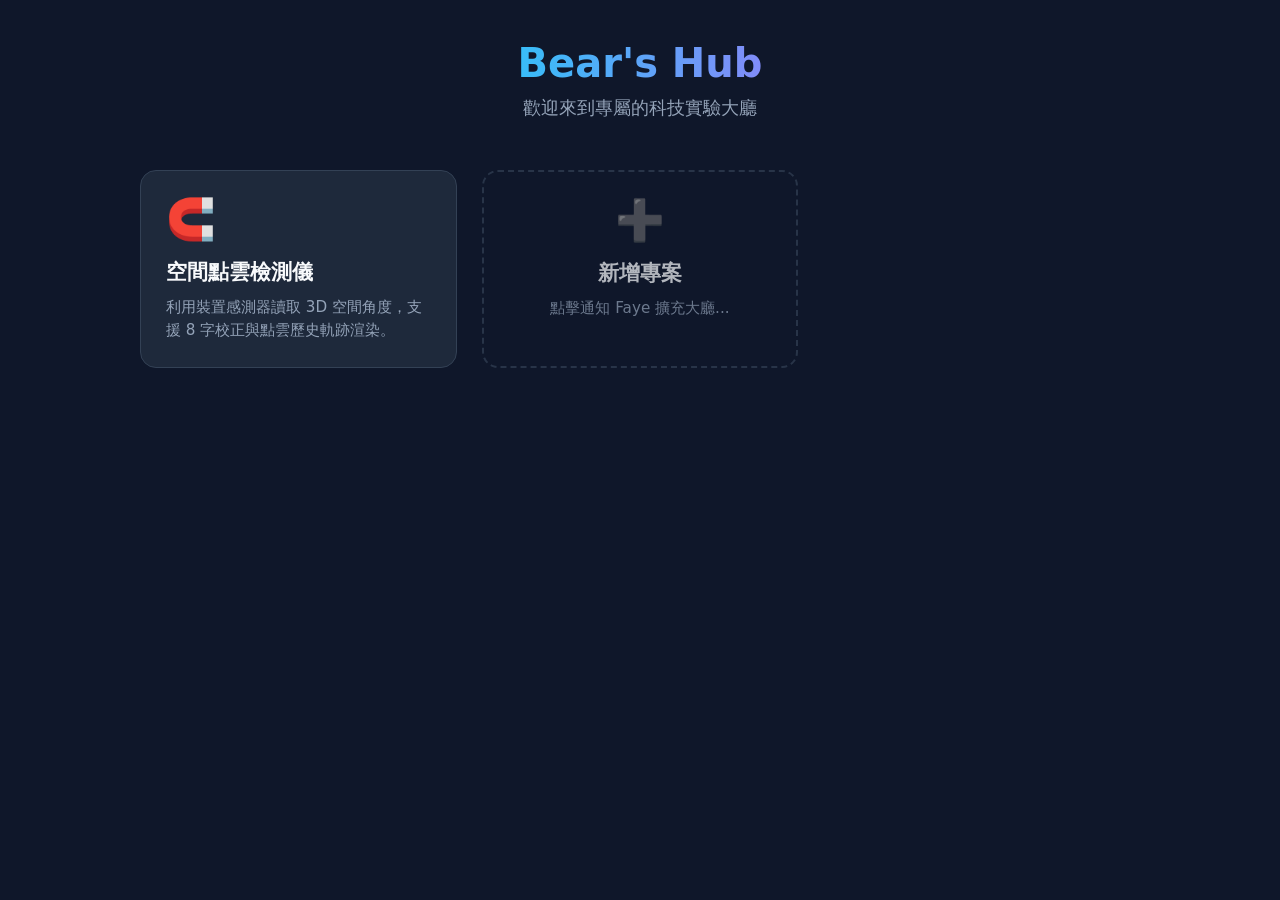
==== index.html @ b8ed2208 "Init Bear's Hub with modern UI and mag_sensor" ====
<!DOCTYPE html>
<html lang="zh-TW">
<head>
    <meta charset="UTF-8">
    <meta name="viewport" content="width=device-width, initial-scale=1.0">
    <title>Bear's Hub | 專屬實驗室</title>
    <style>
        :root {
            --bg-color: #0f172a;
            --card-bg: #1e293b;
            --text-main: #f8fafc;
            --text-muted: #94a3b8;
            --accent: #38bdf8;
            --accent-glow: rgba(56, 189, 248, 0.5);
        }
        body {
            font-family: 'Segoe UI', system-ui, sans-serif;
            background-color: var(--bg-color);
            color: var(--text-main);
            margin: 0;
            padding: 40px 20px;
            display: flex;
            flex-direction: column;
            align-items: center;
            min-height: 100vh;
            box-sizing: border-box;
        }
        .header {
            text-align: center;
            margin-bottom: 50px;
            animation: fadeInDown 0.8s ease-out;
        }
        .header h1 {
            font-size: 2.5rem;
            margin: 0 0 10px 0;
            background: linear-gradient(to right, #38bdf8, #818cf8);
            -webkit-background-clip: text;
            -webkit-text-fill-color: transparent;
        }
        .header p {
            color: var(--text-muted);
            font-size: 1.1rem;
            margin: 0;
        }
        
        .grid {
            display: grid;
            grid-template-columns: repeat(auto-fill, minmax(280px, 1fr));
            gap: 25px;
            width: 100%;
            max-width: 1000px;
            animation: fadeInUp 0.8s ease-out;
        }

        .card {
            background-color: var(--card-bg);
            border-radius: 16px;
            padding: 25px;
            text-decoration: none;
            color: var(--text-main);
            border: 1px solid #334155;
            transition: all 0.3s ease;
            position: relative;
            overflow: hidden;
            display: flex;
            flex-direction: column;
        }
        
        .card::before {
            content: '';
            position: absolute;
            top: 0; left: 0; right: 0; height: 4px;
            background: linear-gradient(to right, #38bdf8, #818cf8);
            opacity: 0;
            transition: opacity 0.3s ease;
        }

        .card:hover {
            transform: translateY(-5px);
            box-shadow: 0 10px 20px rgba(0,0,0,0.5), 0 0 15px var(--accent-glow);
            border-color: #475569;
        }
        .card:hover::before {
            opacity: 1;
        }

        .card-icon {
            font-size: 2.5rem;
            margin-bottom: 15px;
        }
        .card-title {
            font-size: 1.3rem;
            font-weight: bold;
            margin-bottom: 10px;
        }
        .card-desc {
            color: var(--text-muted);
            font-size: 0.95rem;
            line-height: 1.5;
            flex-grow: 1;
        }

        .card.empty {
            border: 2px dashed #334155;
            background: transparent;
            align-items: center;
            justify-content: center;
            text-align: center;
            opacity: 0.7;
            cursor: pointer;
        }
        .card.empty:hover {
            border-color: var(--text-muted);
            opacity: 1;
            box-shadow: none;
            transform: scale(1.02);
        }

        @keyframes fadeInDown {
            from { opacity: 0; transform: translateY(-20px); }
            to { opacity: 1; transform: translateY(0); }
        }
        @keyframes fadeInUp {
            from { opacity: 0; transform: translateY(20px); }
            to { opacity: 1; transform: translateY(0); }
        }
    </style>
</head>
<body>

    <div class="header">
        <h1>Bear's Hub</h1>
        <p>歡迎來到專屬的科技實驗大廳</p>
    </div>

    <div class="grid" id="project-grid">
        <!-- 專案 1 -->
        <a href="mag_sensor.html" class="card">
            <div class="card-icon">🧲</div>
            <div class="card-title">空間點雲檢測儀</div>
            <div class="card-desc">利用裝置感測器讀取 3D 空間角度，支援 8 字校正與點雲歷史軌跡渲染。</div>
        </a>

        <!-- 等待加入的舊專案 -->
        <div class="card empty" onclick="alert('請把舊的 HTML 檔案交給 Faye，她會自動幫你上架到這裡！')">
            <div class="card-icon">➕</div>
            <div class="card-title">新增專案</div>
            <div class="card-desc">點擊通知 Faye 擴充大廳...</div>
        </div>
    </div>

</body>
</html>
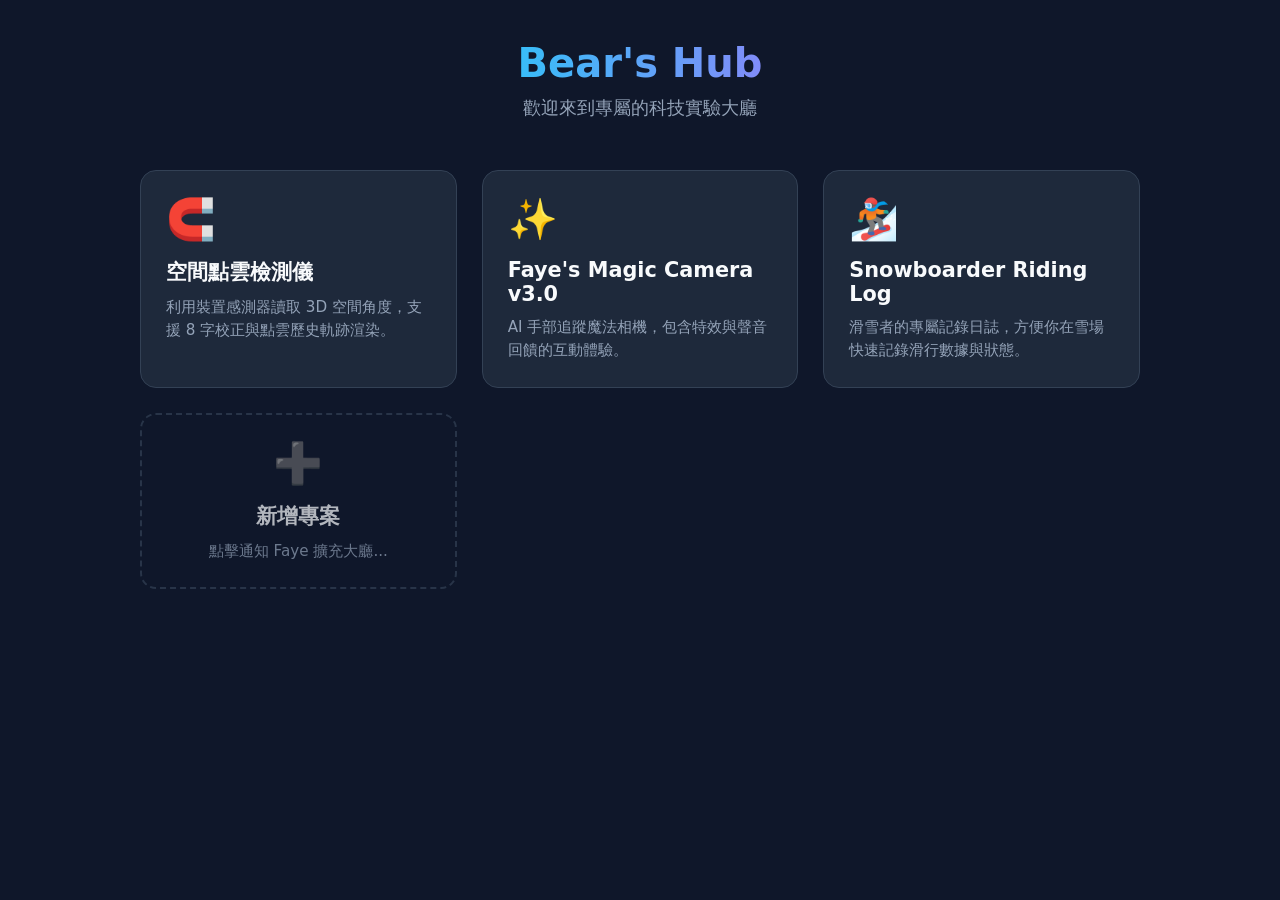
==== commit 6f2806e8: "Add old projects: Magic Camera and Snowboard Log" ====
--- a/index.html
+++ b/index.html
@@ -141,6 +141,20 @@
             <div class="card-desc">利用裝置感測器讀取 3D 空間角度，支援 8 字校正與點雲歷史軌跡渲染。</div>
         </a>
 
+        <!-- 專案 2 -->
+        <a href="magic_camera.html" class="card">
+            <div class="card-icon">✨</div>
+            <div class="card-title">Faye's Magic Camera v3.0</div>
+            <div class="card-desc">AI 手部追蹤魔法相機，包含特效與聲音回饋的互動體驗。</div>
+        </a>
+
+        <!-- 專案 3 -->
+        <a href="snowboard_log.html" class="card">
+            <div class="card-icon">🏂</div>
+            <div class="card-title">Snowboarder Riding Log</div>
+            <div class="card-desc">滑雪者的專屬記錄日誌，方便你在雪場快速記錄滑行數據與狀態。</div>
+        </a>
+
         <!-- 等待加入的舊專案 -->
         <div class="card empty" onclick="alert('請把舊的 HTML 檔案交給 Faye，她會自動幫你上架到這裡！')">
             <div class="card-icon">➕</div>
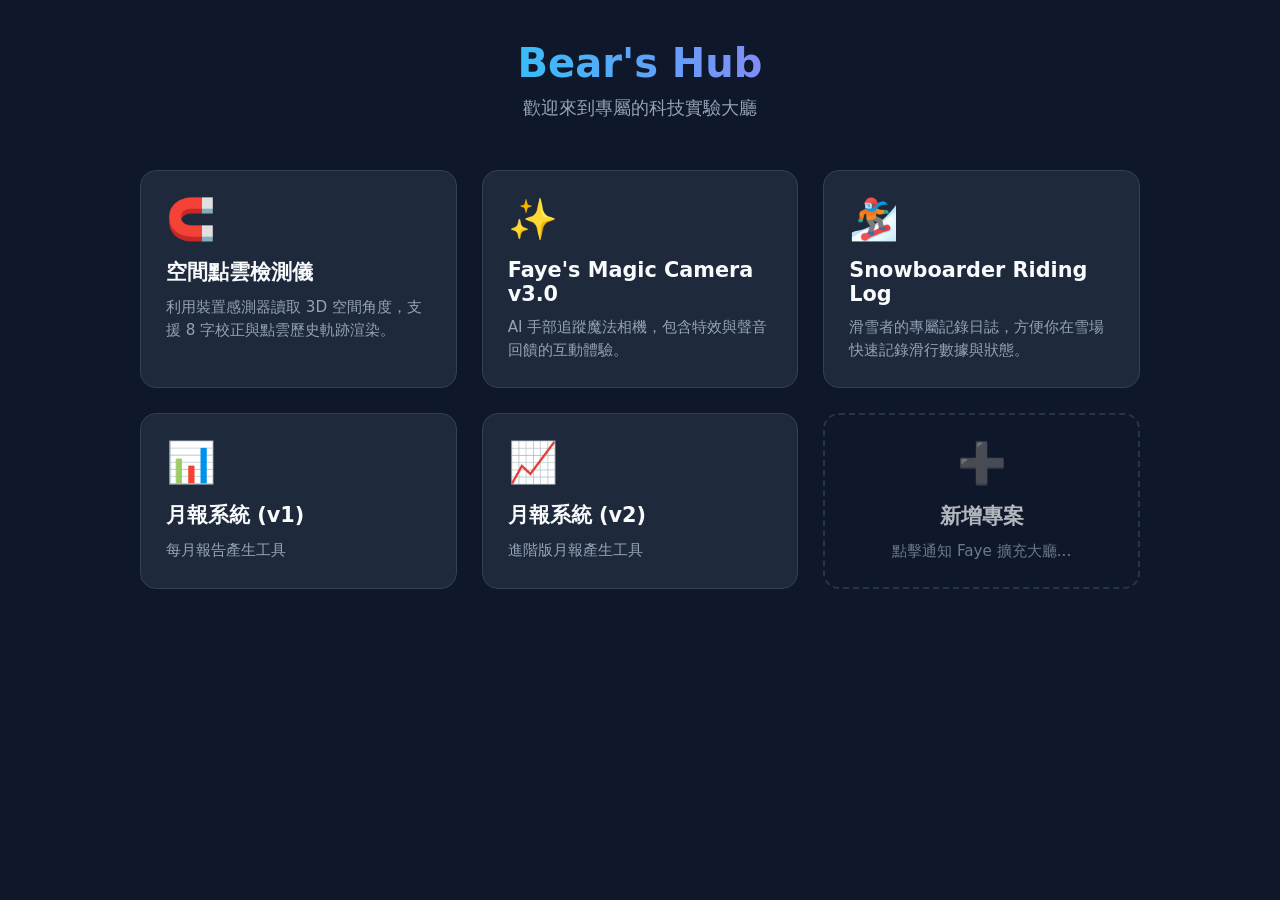
==== commit b2a45836: "Fix layout for monthly report tools" ====
--- a/index.html
+++ b/index.html
@@ -155,6 +155,20 @@
             <div class="card-desc">滑雪者的專屬記錄日誌，方便你在雪場快速記錄滑行數據與狀態。</div>
         </a>
 
+        <!-- 專案 4 -->
+        <a href="monthly-report/index.html" class="card">
+            <div class="card-icon">📊</div>
+            <div class="card-title">月報系統 (v1)</div>
+            <div class="card-desc">每月報告產生工具</div>
+        </a>
+
+        <!-- 專案 5 -->
+        <a href="monthly-report/index_v2.html" class="card">
+            <div class="card-icon">📈</div>
+            <div class="card-title">月報系統 (v2)</div>
+            <div class="card-desc">進階版月報產生工具</div>
+        </a>
+
         <!-- 等待加入的舊專案 -->
         <div class="card empty" onclick="alert('請把舊的 HTML 檔案交給 Faye，她會自動幫你上架到這裡！')">
             <div class="card-icon">➕</div>
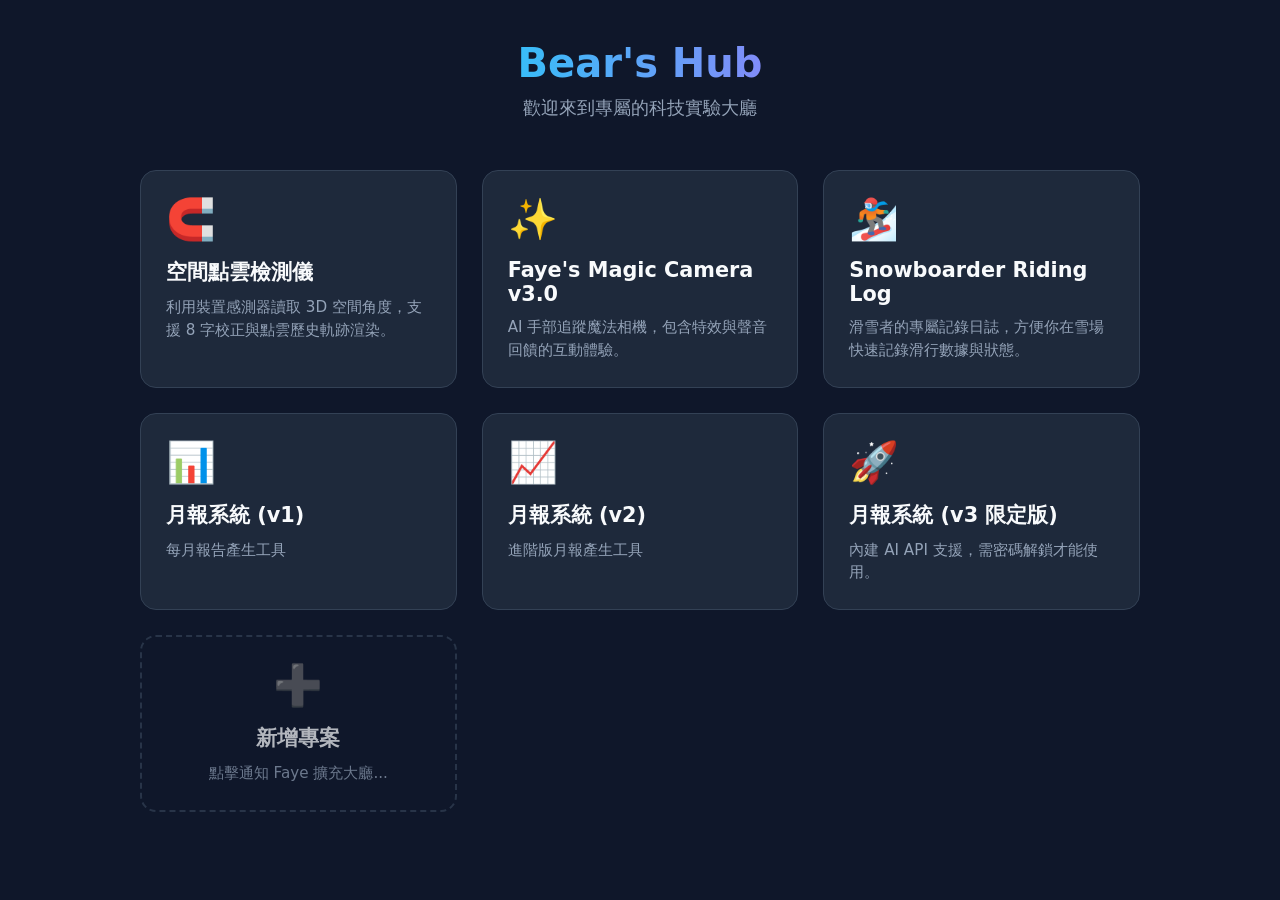
==== commit a8289713: "Add v3 report with password protection" ====
--- a/index.html
+++ b/index.html
@@ -169,6 +169,14 @@
             <div class="card-desc">進階版月報產生工具</div>
         </a>
 
+        
+        <!-- 專案 6 -->
+        <a href="monthly-report/index_v3.html" class="card">
+            <div class="card-icon">🚀</div>
+            <div class="card-title">月報系統 (v3 限定版)</div>
+            <div class="card-desc">內建 AI API 支援，需密碼解鎖才能使用。</div>
+        </a>
+
         <!-- 等待加入的舊專案 -->
         <div class="card empty" onclick="alert('請把舊的 HTML 檔案交給 Faye，她會自動幫你上架到這裡！')">
             <div class="card-icon">➕</div>
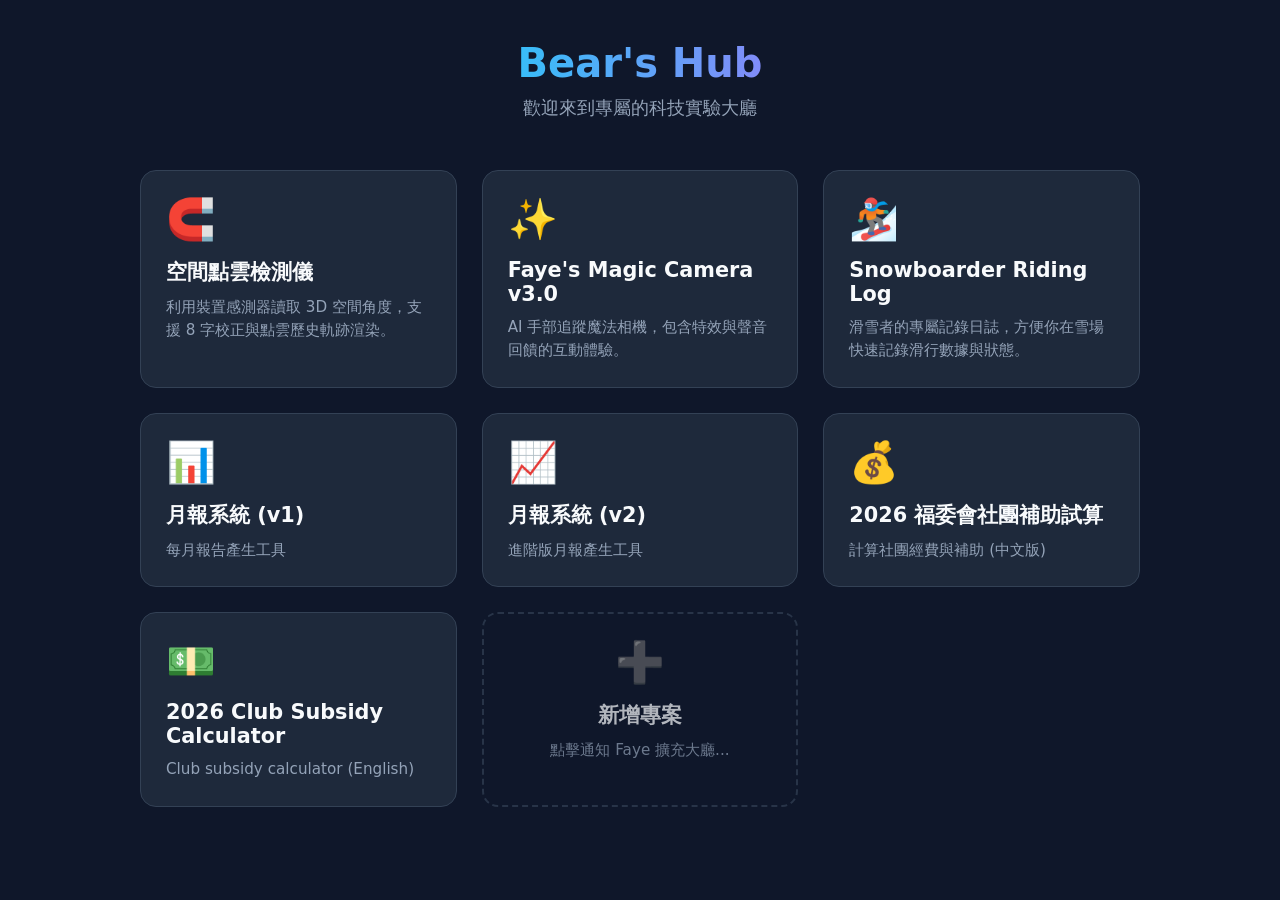
==== commit 1af9011d: "Add club subsidy calculators" ====
--- a/index.html
+++ b/index.html
@@ -170,11 +170,20 @@
         </a>
 
         
+        
+        
         <!-- 專案 6 -->
-        <a href="monthly-report/index_v3.html" class="card">
-            <div class="card-icon">🚀</div>
-            <div class="card-title">月報系統 (v3 限定版)</div>
-            <div class="card-desc">內建 AI API 支援，需密碼解鎖才能使用。</div>
+        <a href="club-subsidy/zh.html" class="card">
+            <div class="card-icon">💰</div>
+            <div class="card-title">2026 福委會社團補助試算</div>
+            <div class="card-desc">計算社團經費與補助 (中文版)</div>
+        </a>
+
+        <!-- 專案 7 -->
+        <a href="club-subsidy/en.html" class="card">
+            <div class="card-icon">💵</div>
+            <div class="card-title">2026 Club Subsidy Calculator</div>
+            <div class="card-desc">Club subsidy calculator (English)</div>
         </a>
 
         <!-- 等待加入的舊專案 -->
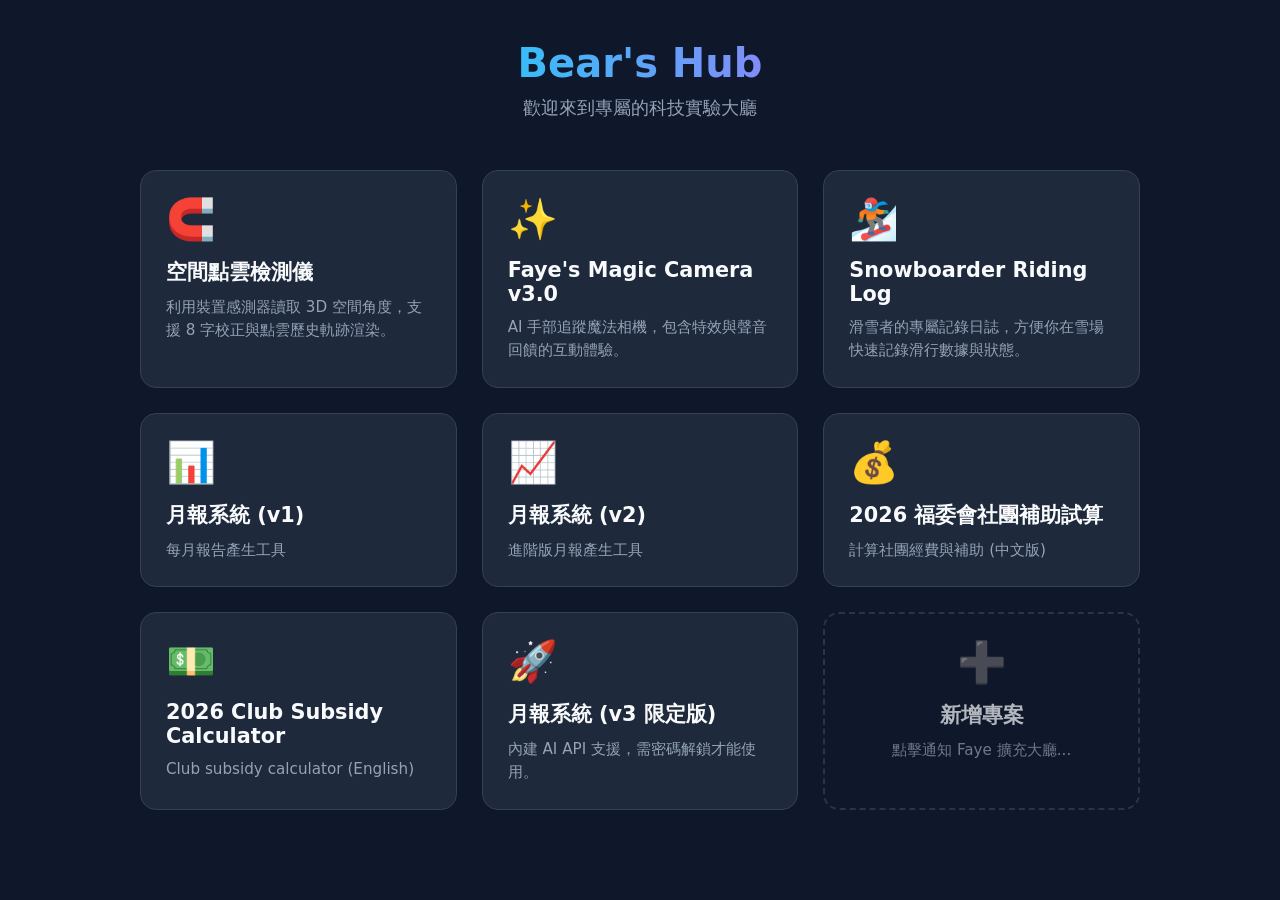
==== commit 8b050540: "Add v3 report with Cloudflare Proxy and password protection" ====
--- a/index.html
+++ b/index.html
@@ -186,6 +186,14 @@
             <div class="card-desc">Club subsidy calculator (English)</div>
         </a>
 
+        
+        <!-- 專案 6 -->
+        <a href="monthly-report/index_v3.html" class="card">
+            <div class="card-icon">🚀</div>
+            <div class="card-title">月報系統 (v3 限定版)</div>
+            <div class="card-desc">內建 AI API 支援，需密碼解鎖才能使用。</div>
+        </a>
+
         <!-- 等待加入的舊專案 -->
         <div class="card empty" onclick="alert('請把舊的 HTML 檔案交給 Faye，她會自動幫你上架到這裡！')">
             <div class="card-icon">➕</div>
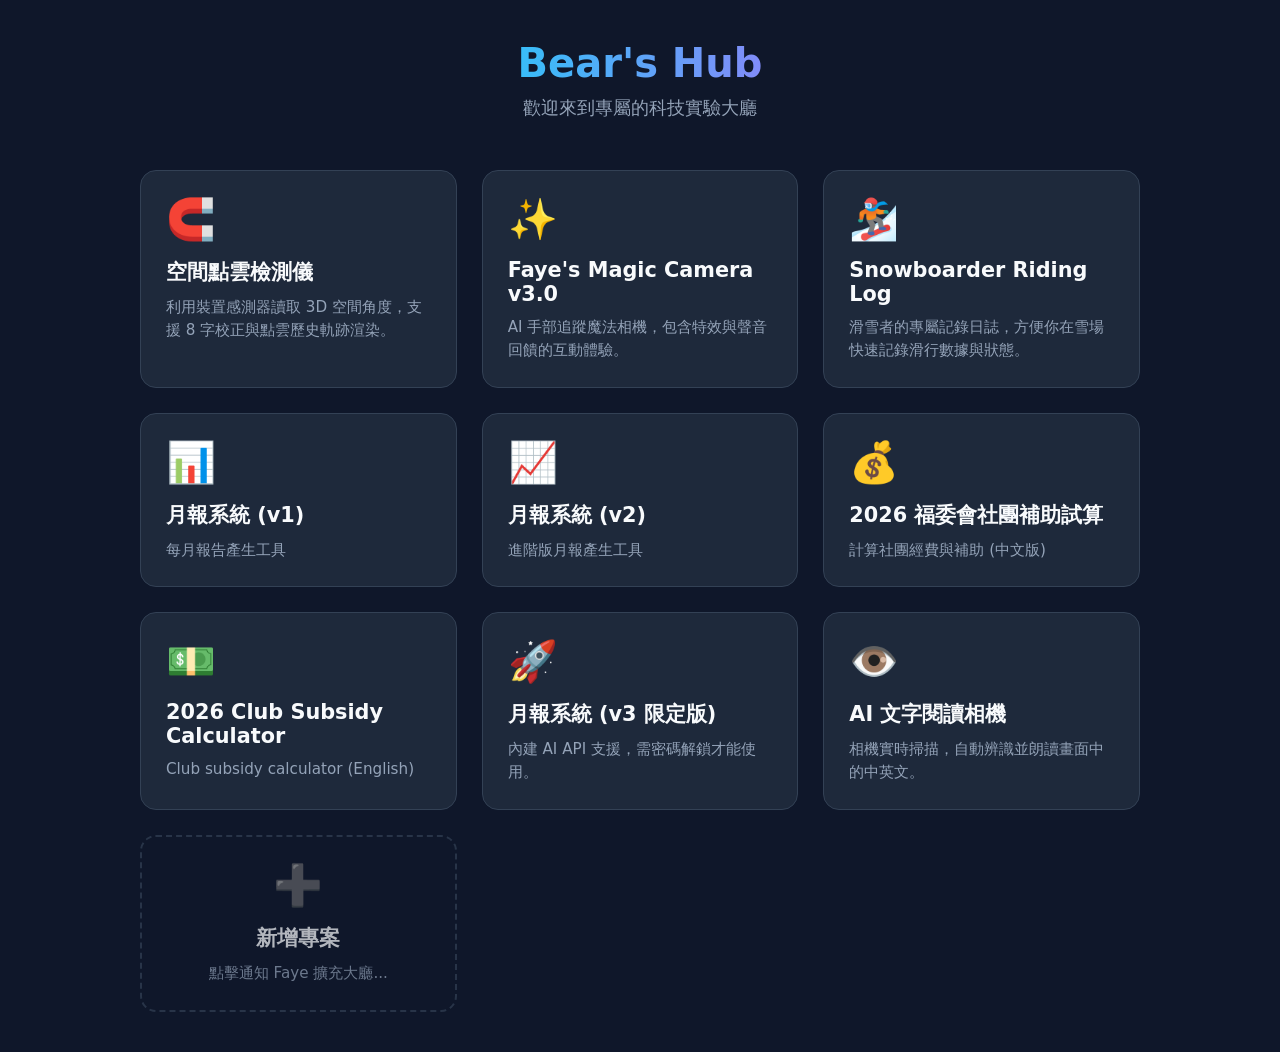
==== commit 872a21ee: "Add AI text reader camera tool" ====
--- a/index.html
+++ b/index.html
@@ -194,6 +194,14 @@
             <div class="card-desc">內建 AI API 支援，需密碼解鎖才能使用。</div>
         </a>
 
+        
+        <!-- 專案 8 -->
+        <a href="text-reader.html" class="card">
+            <div class="card-icon">👁️</div>
+            <div class="card-title">AI 文字閱讀相機</div>
+            <div class="card-desc">相機實時掃描，自動辨識並朗讀畫面中的中英文。</div>
+        </a>
+
         <!-- 等待加入的舊專案 -->
         <div class="card empty" onclick="alert('請把舊的 HTML 檔案交給 Faye，她會自動幫你上架到這裡！')">
             <div class="card-icon">➕</div>
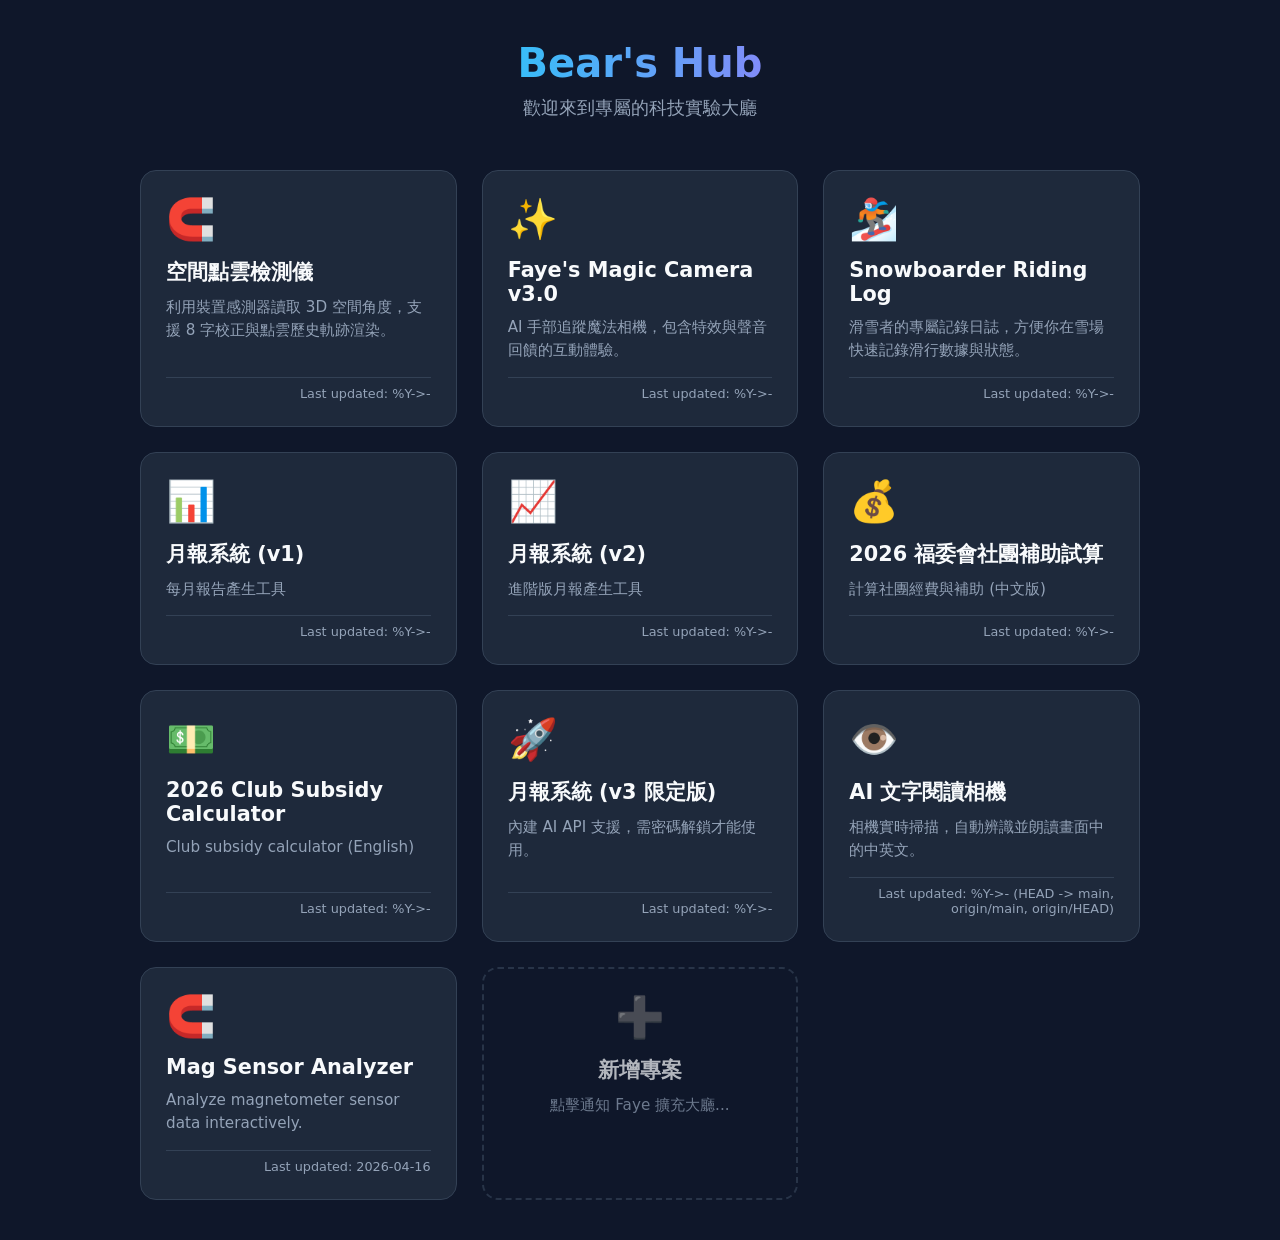
==== commit 80741788: "Add Mag Sensor Analyzer and show last updated dates" ====
--- a/index.html
+++ b/index.html
@@ -139,6 +139,8 @@
             <div class="card-icon">🧲</div>
             <div class="card-title">空間點雲檢測儀</div>
             <div class="card-desc">利用裝置感測器讀取 3D 空間角度，支援 8 字校正與點雲歷史軌跡渲染。</div>
+        
+            <div class="card-date" style="margin-top: 15px; font-size: 0.8rem; color: var(--text-muted); text-align: right; border-top: 1px solid #334155; padding-top: 8px;">Last updated: %Y->-</div>
         </a>
 
         <!-- 專案 2 -->
@@ -146,6 +148,8 @@
             <div class="card-icon">✨</div>
             <div class="card-title">Faye's Magic Camera v3.0</div>
             <div class="card-desc">AI 手部追蹤魔法相機，包含特效與聲音回饋的互動體驗。</div>
+        
+            <div class="card-date" style="margin-top: 15px; font-size: 0.8rem; color: var(--text-muted); text-align: right; border-top: 1px solid #334155; padding-top: 8px;">Last updated: %Y->-</div>
         </a>
 
         <!-- 專案 3 -->
@@ -153,6 +157,8 @@
             <div class="card-icon">🏂</div>
             <div class="card-title">Snowboarder Riding Log</div>
             <div class="card-desc">滑雪者的專屬記錄日誌，方便你在雪場快速記錄滑行數據與狀態。</div>
+        
+            <div class="card-date" style="margin-top: 15px; font-size: 0.8rem; color: var(--text-muted); text-align: right; border-top: 1px solid #334155; padding-top: 8px;">Last updated: %Y->-</div>
         </a>
 
         <!-- 專案 4 -->
@@ -160,6 +166,8 @@
             <div class="card-icon">📊</div>
             <div class="card-title">月報系統 (v1)</div>
             <div class="card-desc">每月報告產生工具</div>
+        
+            <div class="card-date" style="margin-top: 15px; font-size: 0.8rem; color: var(--text-muted); text-align: right; border-top: 1px solid #334155; padding-top: 8px;">Last updated: %Y->-</div>
         </a>
 
         <!-- 專案 5 -->
@@ -167,6 +175,8 @@
             <div class="card-icon">📈</div>
             <div class="card-title">月報系統 (v2)</div>
             <div class="card-desc">進階版月報產生工具</div>
+        
+            <div class="card-date" style="margin-top: 15px; font-size: 0.8rem; color: var(--text-muted); text-align: right; border-top: 1px solid #334155; padding-top: 8px;">Last updated: %Y->-</div>
         </a>
 
         
@@ -177,6 +187,8 @@
             <div class="card-icon">💰</div>
             <div class="card-title">2026 福委會社團補助試算</div>
             <div class="card-desc">計算社團經費與補助 (中文版)</div>
+        
+            <div class="card-date" style="margin-top: 15px; font-size: 0.8rem; color: var(--text-muted); text-align: right; border-top: 1px solid #334155; padding-top: 8px;">Last updated: %Y->-</div>
         </a>
 
         <!-- 專案 7 -->
@@ -184,6 +196,8 @@
             <div class="card-icon">💵</div>
             <div class="card-title">2026 Club Subsidy Calculator</div>
             <div class="card-desc">Club subsidy calculator (English)</div>
+        
+            <div class="card-date" style="margin-top: 15px; font-size: 0.8rem; color: var(--text-muted); text-align: right; border-top: 1px solid #334155; padding-top: 8px;">Last updated: %Y->-</div>
         </a>
 
         
@@ -192,6 +206,8 @@
             <div class="card-icon">🚀</div>
             <div class="card-title">月報系統 (v3 限定版)</div>
             <div class="card-desc">內建 AI API 支援，需密碼解鎖才能使用。</div>
+        
+            <div class="card-date" style="margin-top: 15px; font-size: 0.8rem; color: var(--text-muted); text-align: right; border-top: 1px solid #334155; padding-top: 8px;">Last updated: %Y->-</div>
         </a>
 
         
@@ -200,6 +216,17 @@
             <div class="card-icon">👁️</div>
             <div class="card-title">AI 文字閱讀相機</div>
             <div class="card-desc">相機實時掃描，自動辨識並朗讀畫面中的中英文。</div>
+        
+            <div class="card-date" style="margin-top: 15px; font-size: 0.8rem; color: var(--text-muted); text-align: right; border-top: 1px solid #334155; padding-top: 8px;">Last updated: %Y->- (HEAD -> main, origin/main, origin/HEAD)</div>
+        </a>
+
+        
+        <a href="magnetometer_analyzer.html" class="card">
+            <div class="card-icon">🧲</div>
+            <div class="card-title">Mag Sensor Analyzer</div>
+            <div class="card-desc">Analyze magnetometer sensor data interactively.</div>
+        
+            <div class="card-date" style="margin-top: 15px; font-size: 0.8rem; color: var(--text-muted); text-align: right; border-top: 1px solid #334155; padding-top: 8px;">Last updated: 2026-04-16</div>
         </a>
 
         <!-- 等待加入的舊專案 -->
